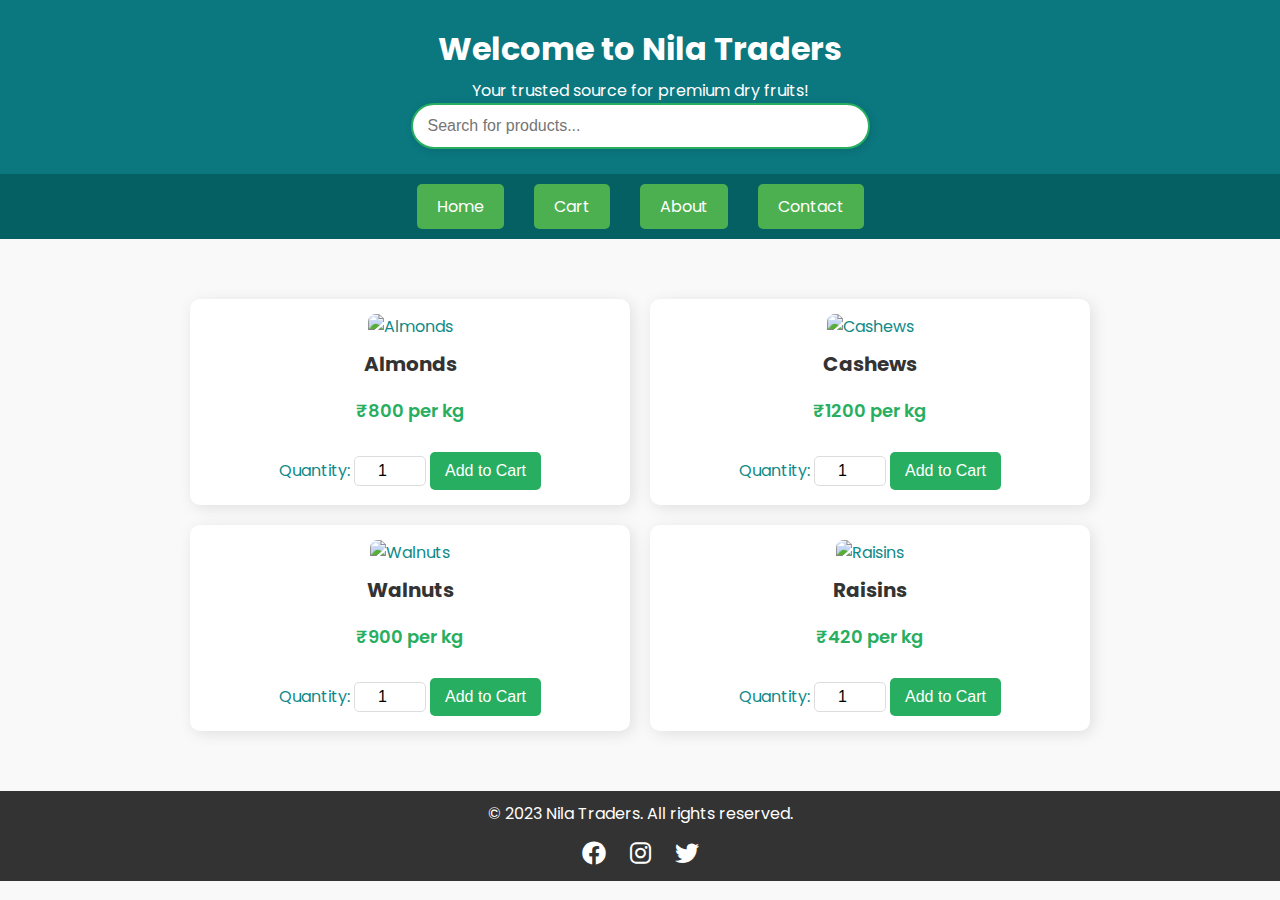
==== index.html @ 00eaebb8 "Add files via upload" ====
<!DOCTYPE html>
<html lang="en">
<head>
    <meta charset="UTF-8">
    <meta name="description" content="Nila Traders offers premium quality dry fruits like almonds, cashews, walnuts, and raisins at competitive prices. Shop now!">
    <meta name="keywords" content="dry fruits, almonds, cashews, walnuts, raisins, Nila Traders, premium dry fruits">
    <meta name="viewport" content="width=device-width, initial-scale=1.0">
    <title>Nila Traders - Dry Fruits</title>
    <link href="https://fonts.googleapis.com/css2?family=Poppins:wght@300;400;500;600;700&display=swap" rel="stylesheet">
    <link rel="stylesheet" href="https://cdnjs.cloudflare.com/ajax/libs/font-awesome/6.0.0-beta3/css/all.min.css">
    <link rel="icon" type="image/x-icon" href="images/favicon.ico">
    <link rel="stylesheet" href="styles.css">
</head>
<body>
    <header>
        <h1>Welcome to Nila Traders</h1>
        <p>Your trusted source for premium dry fruits!</p>
        <input type="text" id="search" placeholder="Search for products..." oninput="filterProducts()" aria-label="Search for products">
    </header>
    <nav>
        <a href="index.html">Home</a>
        <a href="cart.html">Cart</a>
        <a href="about.html">About</a>
        <a href="contact.html">Contact</a>
    </nav>
    <div class="products">
        <div class="product" data-id="1" data-name="Almonds" data-price="800">
            <img src="images/almonds.jpg" alt="Almonds" class="product-image">
            <h2>Almonds</h2>
            <p>₹800 per kg</p>
            <label for="quantity-1">Quantity:</label>
            <input type="number" id="quantity-1" name="quantity" min="1" value="1">
            <button onclick="addToCart(1, 'Almonds', 800, document.getElementById('quantity-1').value)" aria-label="Add Almonds to Cart">Add to Cart</button>
        </div>
        <div class="product" data-id="2" data-name="Cashews" data-price="1200">
            <img src="images/cashews.jpg" alt="Cashews" class="product-image">
            <h2>Cashews</h2>
            <p>₹1200 per kg</p>
            <label for="quantity-2">Quantity:</label>
            <input type="number" id="quantity-2" name="quantity" min="1" value="1">
            <button onclick="addToCart(2, 'Cashews', 1200, document.getElementById('quantity-2').value)" aria-label="Add Cashews to Cart">Add to Cart</button>
        </div>
        <div class="product" data-id="3" data-name="Walnuts" data-price="900">
            <img src="images/walnuts.jpg" alt="Walnuts" class="product-image">
            <h2>Walnuts</h2>
            <p>₹900 per kg</p>
            <label for="quantity-3">Quantity:</label>
            <input type="number" id="quantity-3" name="quantity" min="1" value="1">
            <button onclick="addToCart(3, 'Walnuts', 900, document.getElementById('quantity-3').value)" aria-label="Add Walnuts to Cart">Add to Cart</button>
        </div>
        <div class="product" data-id="4" data-name="Raisins" data-price="420">
            <img src="images/Raisins.jpg" alt="Raisins" class="product-image">
            <h2>Raisins</h2>
            <p>₹420 per kg</p>
            <label for="quantity-4">Quantity:</label>
            <input type="number" id="quantity-4" name="quantity" min="1" value="1">
            <button onclick="addToCart(4, 'Raisins', 420, document.getElementById('quantity-4').value)" aria-label="Add Raisins to Cart">Add to Cart</button>
        </div>
    </div>
    <div id="notification" class="notification"></div>
    <button id="back-to-top" onclick="scrollToTop()" aria-label="Back to Top">
        <i class="fas fa-arrow-up"></i>
    </button>
    <footer>
        <p>&copy; 2023 Nila Traders. All rights reserved.</p>
        <div class="footer-icons">
            <a href="https://www.facebook.com/nilatraders" target="_blank" aria-label="Facebook"><i class="fab fa-facebook"></i></a>
            <a href="https://www.instagram.com/nilatraders" target="_blank" aria-label="Instagram"><i class="fab fa-instagram"></i></a>
            <a href="https://www.twitter.com/nilatraders" target="_blank" aria-label="Twitter"><i class="fab fa-twitter"></i></a>
        </div>
    </footer>
    <script src="script.js"></script>
</body>
</html>
---- styles.css ----
body {
    font-family: 'Poppins', sans-serif;
    margin: 0;
    padding: 0;
    background-color: #f9f9f9;
    color: #0f8a88;
}

header {
    text-align: center;
    padding: 25px;
    background-color: #0b777f;
    color: white;
}
/* Search Bar Container */

header h1 {
    margin: 0;
}

header p {
    margin: 5px 0 0;
}

nav {
    display: flex;
    justify-content: center;
    background-color: #046063;
    padding: 10px;
}

nav a, nav button {
    color: white;
    text-decoration: none;
    margin: 0 15px;
    padding: 10px 20px;
    background-color: #4CAF50;
    border: none;
    border-radius: 5px;
    cursor: pointer;
}

nav a:hover, nav button:hover {
    background-color: #45a049;
}


/* Container for Products */
.products {
display: grid;
grid-template-columns: repeat(2, 1fr); /* Two items per row */
gap: 20px; /* Space between items */
max-width: 900px;
margin: 40px auto;
padding: 20px;
}

/* Individual Product Card */
.product {
background: #fff;
padding: 15px;
border-radius: 10px;
box-shadow: 3px 3px 15px rgba(0, 0, 0, 0.1);
text-align: center;
transition: transform 0.3s ease, box-shadow 0.3s ease;
position: relative;
overflow: hidden;
}

/* Product Hover Effect */
.product:hover {
transform: translateY(-5px);
box-shadow: 5px 5px 20px rgba(0, 0, 0, 0.2);
}

/* Product Image */
.product img {
width: 100%;
height: 200px;
object-fit: cover;
border-radius: 8px;
transition: transform 0.3s ease;
}

/* Image Hover Effect */
.product:hover img {
transform: scale(1.05);
}

/* Product Name */
.product h2 {
font-size: 20px;
margin: 10px 0;
color: #333;
}

/* Product Price */
.product p {
font-size: 18px;
color: #27ae60;
font-weight: 600;
}

/* Quantity Input */
.product input[type="number"] {
width: 60px;
padding: 5px;
text-align: center;
font-size: 16px;
border: 1px solid #ddd;
border-radius: 5px;
margin-top: 10px;
}

/* Add to Cart Button */
.product button {
background: #27ae60;
color: #fff;
border: none;
padding: 10px 15px;
font-size: 16px;
border-radius: 5px;
cursor: pointer;
transition: background 0.3s ease, transform 0.2s;
margin-top: 10px;
}

/* Button Hover Effect */
.product button:hover {
background: #219150;
transform: scale(1.05);
}

/* Responsive Design */
@media (max-width: 768px) {
.products {
grid-template-columns: repeat(1, 1fr); /* One product per row on smaller screens */
}
}

.notification {
    position: fixed;
    bottom: 20px;
    right: 20px;
    background-color: #4CAF50;
    color: white;
    padding: 15px;
    border-radius: 5px;
    display: none;
}

#back-to-top {
    position: fixed;
    bottom: 20px;
    right: 20px;
    display: none;
    padding: 10px;
    background-color: #4CAF50;
    color: white;
    border: none;
    border-radius: 50%;
    cursor: pointer;
}

footer {
    text-align: center;
    padding: 20px;
    background-color: #333;
    color: white;
}

.footer-icons a {
    color: white;
    margin: 0 10px;
    font-size: 20px;
}

.footer-icons a:hover {
    color: #4CAF50;
}

/* Search Input Field */
#search {
width: 60%;
max-width: 400px;
padding: 12px 40px 12px 15px; /* Space for the icon */
font-size: 16px;
border: 2px solid #27ae60;
border-radius: 25px;
outline: none;
transition: all 0.3s ease;
box-shadow: 2px 2px 8px rgba(0, 0, 0, 0.1);
}

/* Search Input Focus Effect */
#search:focus {
border-color: #219150;
box-shadow: 3px 3px 10px rgba(0, 0, 0, 0.15);
}

/* Search Button */
.search-container {
position: relative;
display: inline-block;
}

/* Search Icon */
.search-container i {
position: absolute;
right: 15px;
top: 50%;
transform: translateY(-50%);
color: #27ae60;
font-size: 18px;
pointer-events: none; /* Prevents click on icon */
}

/* Responsive Search Input */
@media (max-width: 768px) {
#search {
width: 80%;
}
}


/* Cart Page Styling */
.cart-page {
    padding: 20px;
    max-width: 600px; /* Adjust width */
    margin: 20px auto;
    background: white;
    box-shadow: 0px 0px 10px rgba(0, 0, 0, 0.1);
    border-radius: 8px;
}

/* Cart Items Grid */
#cart-items {
    display: grid;
    grid-template-columns: repeat(2, 1fr); /* 2 items per row */
    gap: 20px;
    margin-bottom: 20px;
}

/* Cart Item */
.cart-item {
    display: flex;
    flex-direction: column;
    align-items: center;
    padding: 10px;
    background: #3cccd3;
    border-radius: 8px;
    box-shadow: 0px 2px 8px rgba(0, 0, 0, 0.1);
    transition: transform 0.3s ease-in-out;
    height: 95%;
    width: 95%;
}

.cart-item:hover {
    transform: scale(1.03);
}

/* Cart Item Image */
.cart-item img {
    width: 100px;
    height: 100px;
    object-fit: cover;
    border-radius: 8px;
}

/* Item Details */
.item-details {
    text-align: center;
    margin-top: 10px;
}

.item-name {
    font-size: 1rem;
    font-weight: bold;
}

.item-price {
    color: #555;
    font-size: 0.9rem;
}

/* Quantity Controls */
.quantity-controls {
    display: flex;
    align-items: center;
    justify-content: center;
    gap: 10px;
    margin-top: 10px;
}

.quantity-controls button {
    background: #ddd;
    border: none;
    padding: 6px 12px;
    font-size: 1rem;
    border-radius: 5px;
    cursor: pointer;
    transition: background 0.3s ease-in-out;
}

.quantity-controls button:hover {
    background: #ccc;
}

/* Remove Button */
.remove-btn {
    background: #e74c3c;
    color: white;
    font-size: 0.9rem;
    font-weight: bold;
    padding: 6px 12px;
    border-radius: 5px;
    cursor: pointer;
    margin-top: 10px;
    transition: background 0.3s ease-in-out;
}

.remove-btn:hover {
    background: #c0392b;
}

/* MOBILE VIEW: Image on Left & Details on Right */
@media (max-width: 600px) {
    #cart-items {
        grid-template-columns: 1fr; /* One item per row */
    }

    .cart-item {
        flex-direction: row;
        align-items: center;
        justify-content: flex-start;
        gap: 15px;
        padding: 10px;
    }

    .cart-item img {
        width: 80px;
        height: 80px;
    }

    .item-details {
        text-align: center;
        flex: 1;
        margin-top: 0;
    }

    .quantity-controls {
        justify-content: flex-start;
    }
}


.cart-item:last-child {
border-bottom: none;
}

.cart-item-info {
flex-grow: 1;
margin-left: 15px;
}

.cart-item-info h3 {
margin: 0;
font-size: 18px;
}

.cart-item-info p {
margin: 5px 0;
font-size: 16px;
color: #27ae60;
}

/* Cart Summary */
.cart-summary {
display: flex;
justify-content: flex-end;
font-size: 20px;
font-weight: bold;
margin-bottom: 20px;
color: #333;
}

/* Cart Actions */
.cart-actions {
display: flex;
gap: 10px;
margin-top: 20px;
}

.cart-actions a {
padding: 12px 25px;
background-color: #27ae60;
color: white;
width: 90%;
text-decoration: none;
border-radius: 5px;
font-size: 18px;
text-align: center;
transition: background 0.3s ease;
}

.cart-actions a:hover {
background-color: #219150;
}

.back-link {
background-color: #f39c12;
}

.back-link:hover {
background-color: #e67e22;
}

/* Responsive Design */
@media (max-width: 768px) {
.cart-item {
flex-direction: column;
align-items: center;
text-align: center;
}

.cart-item-info {
margin-left: 0;
}

}

/* Checkout Container */
.checkout-container {
    width: 60%;
    margin: 0 auto;
    padding: 20px;
    background-color: white;
    box-shadow: 0px 4px 8px rgba(0, 0, 0, 0.1);
    border-radius: 8px;
}

/* Checkout Form */
.checkout-form {
    display: flex;
    flex-direction: column;
}

/* Form Labels and Inputs */
.checkout-form label {
    font-size: 16px;
    margin: 10px 0 5px;
    color: #333;
}

.checkout-form input,
.checkout-form textarea {
    padding: 10px;
    font-size: 16px;
    border: 1px solid #ddd;
    border-radius: 4px;
    margin-bottom: 20px;
}

.checkout-form textarea {
    resize: vertical;
    height: 100px;
}

.checkout-form input[type="text"],
.checkout-form input[type="email"] {
    width: 100%;
}

.checkout-form input[type="number"] {
    width: 100px;
}

.checkout-form button {
    background-color: #4CAF50;
    color: white;
    font-size: 18px;
    padding: 15px;
    border: none;
    border-radius: 5px;
    cursor: pointer;
    transition: background-color 0.3s;
}

.checkout-form button:hover {
    background-color: #45a049;
}

/* Cart Summary */
.cart-summary {
    margin-top: 20px;
    padding: 20px;
    text-align: center;
    background-color: #72e146;
    border-radius: 8px;
    box-shadow: 0px 4px 8px rgba(0, 0, 0, 0.1);
}

.cart-summary span {
    font-size: 18px;
    font-weight: bold;
    color: #000000;
}


/* Footer */
footer {
    background-color: #333;
    color: white;
    text-align: center;
    padding: 10px 0;

    bottom: 0;
    width: 100%;
}

footer p {
    margin: 0;
}

footer .footer-icons {
    margin-top: 10px;
}

footer .footer-icons a {
    color: white;
    margin: 0 10px;
    text-decoration: none;
    font-size: 24px;
}

footer .footer-icons a:hover {
    color: #4CAF50;
}

/* Responsive Design */
@media (max-width: 768px) {
    .checkout-container {
        width: 90%;
    }

    .checkout-form button {
        font-size: 16px;
        padding: 12px;
    }

    .cart-summary {
        padding: 15px;
        
    }
}
/* General Styling */


/* Container for Cart Items */
.item-details {
 
    gap: 1rem;
    background: #fff;
    border-radius: 12px;
    box-shadow: 0 4px 10px rgba(0, 0, 0, 0.1);
    padding: 20px;
    max-width: 250px;
    transition: all 0.3s ease-in-out;
}

/* Dark Mode */
@media (prefers-color-scheme: dark) {
    body {
        background-color: #121212;
        color: #eee;
    }
   
    .item-details {
        background: #1e1e1e;
        color: #ddd;
        box-shadow: 0 4px 10px rgba(255, 255, 255, 0.1);
    }
}

/* Cart Item Image */
.cart-item-img {
    width: 250px;
    height: 250px;
    object-fit: cover;
    border-radius: 8px;
    box-shadow: 2px 2px 10px rgba(0, 0, 0, 0.1);
    transition: transform 0.3s ease-in-out;
}
.cart-item-img:hover {
    transform: scale(1.05);
}

/* Item Name & Price */
.item-name {
    font-size: 1.3rem;
    font-weight: 600;
    color: #ffffff;
}
.item-price {
    color: #46f700;
    display: flexbox;
    gap: 5px;
    font-size: 1.1rem;
}

/* Quantity Controls */
.quantity-controls {
    display: flex;
    align-items: center;
    justify-content: center;
    gap: 12px;
    
}
.quantity-controls button {
    background: #ddd;
    border: none;
    display: flexbox;
    padding: 8px 14px;
    font-size: 1.2rem;
    font-weight: bold;
    border-radius: 50%;
    cursor: pointer;
    transition: all 0.3s ease-in-out;
}
.quantity-controls button:hover {
    background: #ccc;
}
.quantity-controls span {
    font-size: 1.2rem;
    font-weight: bold;
}

/* Total Price */
.item-total {
    font-size: 1.2rem;
    font-weight: bold;
    color: #46f700;
}

/* Remove Button */
.remove-btn {
    background: #e74c3c;
    color: white;
    font-size: 1rem;
    font-weight: bold;
    padding: 8px 16px;
    border: none;
    border-radius: 8px;
    cursor: pointer;
    transition: all 0.3s ease-in-out;
}
.remove-btn:hover {
    background: #c0392b;
}

/* Responsive Design */
@media (max-width: 600px) {
    .item-details {
        max-width: 100%;
        padding: 16px;
    }
    .cart-item-img {
        width: 80px;
        height: 80px;
    }
}
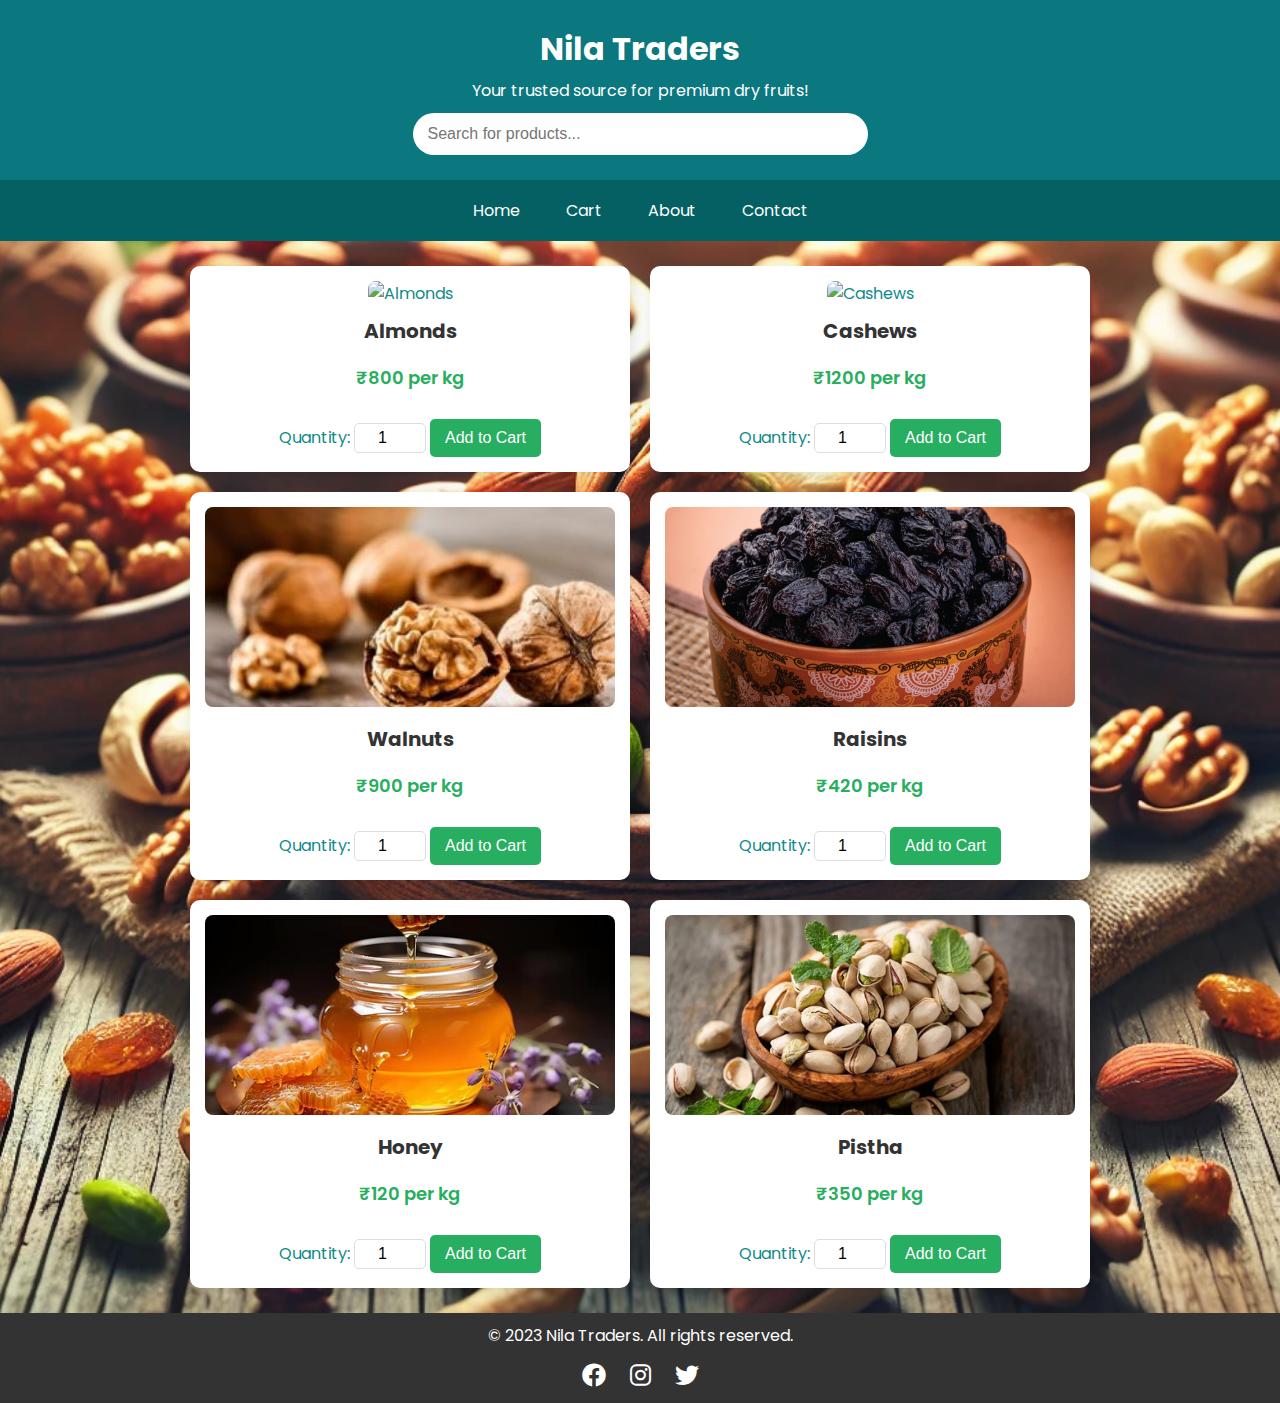
==== commit 081e4f0d: "Add files via upload" ====
--- a/index.html
+++ b/index.html
@@ -13,7 +13,7 @@
 </head>
 <body>
     <header>
-        <h1>Welcome to Nila Traders</h1>
+        <h1>Nila Traders</h1>
         <p>Your trusted source for premium dry fruits!</p>
         <input type="text" id="search" placeholder="Search for products..." oninput="filterProducts()" aria-label="Search for products">
     </header>
@@ -56,6 +56,23 @@
             <input type="number" id="quantity-4" name="quantity" min="1" value="1">
             <button onclick="addToCart(4, 'Raisins', 420, document.getElementById('quantity-4').value)" aria-label="Add Raisins to Cart">Add to Cart</button>
         </div>
+        <div class="product" data-id="5" data-name="honey" data-price="120">
+            <img src="images/Honey.jpg" alt="honey" class="product-image">
+            <h2>Honey</h2>
+            <p>₹120 per kg</p>
+            <label for="quantity-5">Quantity:</label>
+            <input type="number" id="quantity-5" name="quantity" min="1" value="1">
+            <button onclick="addToCart(5, 'Honey', 120, document.getElementById('quantity-5').value)" aria-label="Add Honey to Cart">Add to Cart</button>
+        </div>
+        <div class="product" data-id="6" data-name="Pistha" data-price="350">
+            <img src="images/Pistha.jpg" alt="Pistha" class="product-image">
+            <h2>Pistha</h2>
+            <p>₹350 per kg</p>
+            <label for="quantity-6">Quantity:</label>
+            <input type="number" id="quantity-6" name="quantity" min="1" value="1">
+            <button onclick="addToCart(6, 'Pistha', 350, document.getElementById('quantity-6').value)" aria-label="Add Pistha to Cart">Add to Cart</button>
+        </div>
+        
     </div>
     <div id="notification" class="notification"></div>
     <button id="back-to-top" onclick="scrollToTop()" aria-label="Back to Top">
--- a/styles.css
+++ b/styles.css
@@ -2,7 +2,9 @@
     font-family: 'Poppins', sans-serif;
     margin: 0;
     padding: 0;
-    background-color: #f9f9f9;
+    background-image: url('/images/bg.jpg');
+    background-size: cover;
+    background-position: center;
     color: #0f8a88;
 }
 
@@ -33,8 +35,7 @@
     color: white;
     text-decoration: none;
     margin: 0 15px;
-    padding: 10px 20px;
-    background-color: #4CAF50;
+    padding: 8px 8px;
     border: none;
     border-radius: 5px;
     cursor: pointer;
@@ -51,7 +52,7 @@
 grid-template-columns: repeat(2, 1fr); /* Two items per row */
 gap: 20px; /* Space between items */
 max-width: 900px;
-margin: 40px auto;
+margin: 5px auto;
 padding: 20px;
 }
 
@@ -185,11 +186,13 @@
 max-width: 400px;
 padding: 12px 40px 12px 15px; /* Space for the icon */
 font-size: 16px;
-border: 2px solid #27ae60;
+/* border: 2px solid #202020; */
 border-radius: 25px;
 outline: none;
+border: none;
+margin-top: 10px;
 transition: all 0.3s ease;
-box-shadow: 2px 2px 8px rgba(0, 0, 0, 0.1);
+/* box-shadow: 2px 2px 8px rgba(0, 0, 0, 0.1); */
 }
 
 /* Search Input Focus Effect */
@@ -210,7 +213,7 @@
 right: 15px;
 top: 50%;
 transform: translateY(-50%);
-color: #27ae60;
+color: #272828;
 font-size: 18px;
 pointer-events: none; /* Prevents click on icon */
 }
@@ -227,17 +230,19 @@
 .cart-page {
     padding: 20px;
     max-width: 600px; /* Adjust width */
-    margin: 20px auto;
-    background: white;
+    margin: 0px auto;
+    
     box-shadow: 0px 0px 10px rgba(0, 0, 0, 0.1);
-    border-radius: 8px;
+    
 }
 
 /* Cart Items Grid */
 #cart-items {
     display: grid;
-    grid-template-columns: repeat(2, 1fr); /* 2 items per row */
+    grid-template-columns: repeat(4, 1fr); /* 4 items per row */
     gap: 20px;
+    justify-content: center;
+    align-items: center;
     margin-bottom: 20px;
 }
 
@@ -247,7 +252,7 @@
     flex-direction: column;
     align-items: center;
     padding: 10px;
-    background: #3cccd3;
+    background: #0f8b93;
     border-radius: 8px;
     box-shadow: 0px 2px 8px rgba(0, 0, 0, 0.1);
     transition: transform 0.3s ease-in-out;
@@ -261,7 +266,7 @@
 
 /* Cart Item Image */
 .cart-item img {
-    width: 100px;
+    width: 200px;
     height: 100px;
     object-fit: cover;
     border-radius: 8px;
@@ -330,16 +335,17 @@
     }
 
     .cart-item {
-        flex-direction: row;
+        
         align-items: center;
+        display: flex;
         justify-content: flex-start;
         gap: 15px;
         padding: 10px;
     }
 
     .cart-item img {
-        width: 80px;
-        height: 80px;
+        width: 150px;
+        height: 150px;
     }
 
     .item-details {
@@ -418,21 +424,23 @@
 /* Responsive Design */
 @media (max-width: 768px) {
 .cart-item {
-flex-direction: column;
+   
+flex-direction: row;
 align-items: center;
 text-align: center;
 }
 
 .cart-item-info {
 margin-left: 0;
+
 }
 
 }
 
 /* Checkout Container */
 .checkout-container {
-    width: 60%;
-    margin: 0 auto;
+    width: 40%;
+    margin: 10px auto;
     padding: 20px;
     background-color: white;
     box-shadow: 0px 4px 8px rgba(0, 0, 0, 0.1);
@@ -441,6 +449,7 @@
 
 /* Checkout Form */
 .checkout-form {
+    padding: 20px;
     display: flex;
     flex-direction: column;
 }
@@ -449,7 +458,7 @@
 .checkout-form label {
     font-size: 16px;
     margin: 10px 0 5px;
-    color: #333;
+    color: #050505;
 }
 
 .checkout-form input,
@@ -494,16 +503,17 @@
 .cart-summary {
     margin-top: 20px;
     padding: 20px;
-    text-align: center;
-    background-color: #72e146;
+    display: flex;
+    justify-content: center;
+    background-color: #ffffff;
     border-radius: 8px;
     box-shadow: 0px 4px 8px rgba(0, 0, 0, 0.1);
 }
 
 .cart-summary span {
-    font-size: 18px;
+    font-size: 23px;
     font-weight: bold;
-    color: #000000;
+    color: #101010;
 }
 
 
@@ -551,6 +561,14 @@
     .cart-summary {
         padding: 15px;
         
+    }
+    .checkout-container {
+        width: 85%;
+        margin: 10px auto;
+        padding: 20px;
+        background-color: white;
+        box-shadow: 0px 4px 8px rgba(0, 0, 0, 0.1);
+        border-radius: 8px;
     }
 }
 /* General Styling */
@@ -572,11 +590,11 @@
 @media (prefers-color-scheme: dark) {
     body {
         background-color: #121212;
-        color: #eee;
+        color: #616060;
     }
    
     .item-details {
-        background: #1e1e1e;
+        background: #343434;
         color: #ddd;
         box-shadow: 0 4px 10px rgba(255, 255, 255, 0.1);
     }
@@ -602,9 +620,9 @@
     color: #ffffff;
 }
 .item-price {
-    color: #46f700;
+    color: #ffffff;
     display: flexbox;
-    gap: 5px;
+    gap: 10px;
     font-size: 1.1rem;
 }
 
@@ -613,14 +631,14 @@
     display: flex;
     align-items: center;
     justify-content: center;
-    gap: 12px;
+
     
 }
 .quantity-controls button {
     background: #ddd;
     border: none;
-    display: flexbox;
-    padding: 8px 14px;
+   
+
     font-size: 1.2rem;
     font-weight: bold;
     border-radius: 50%;
@@ -639,7 +657,8 @@
 .item-total {
     font-size: 1.2rem;
     font-weight: bold;
-    color: #46f700;
+    color: #fffffe;
+    gap: 5px;
 }
 
 /* Remove Button */
@@ -661,11 +680,28 @@
 /* Responsive Design */
 @media (max-width: 600px) {
     .item-details {
-        max-width: 100%;
-        padding: 16px;
+        max-width: 50%;
+        padding: 10px;
     }
     .cart-item-img {
         width: 80px;
         height: 80px;
     }
 }
+
+
+
+
+
+
+
+
+
+
+
+
+
+
+
+
+
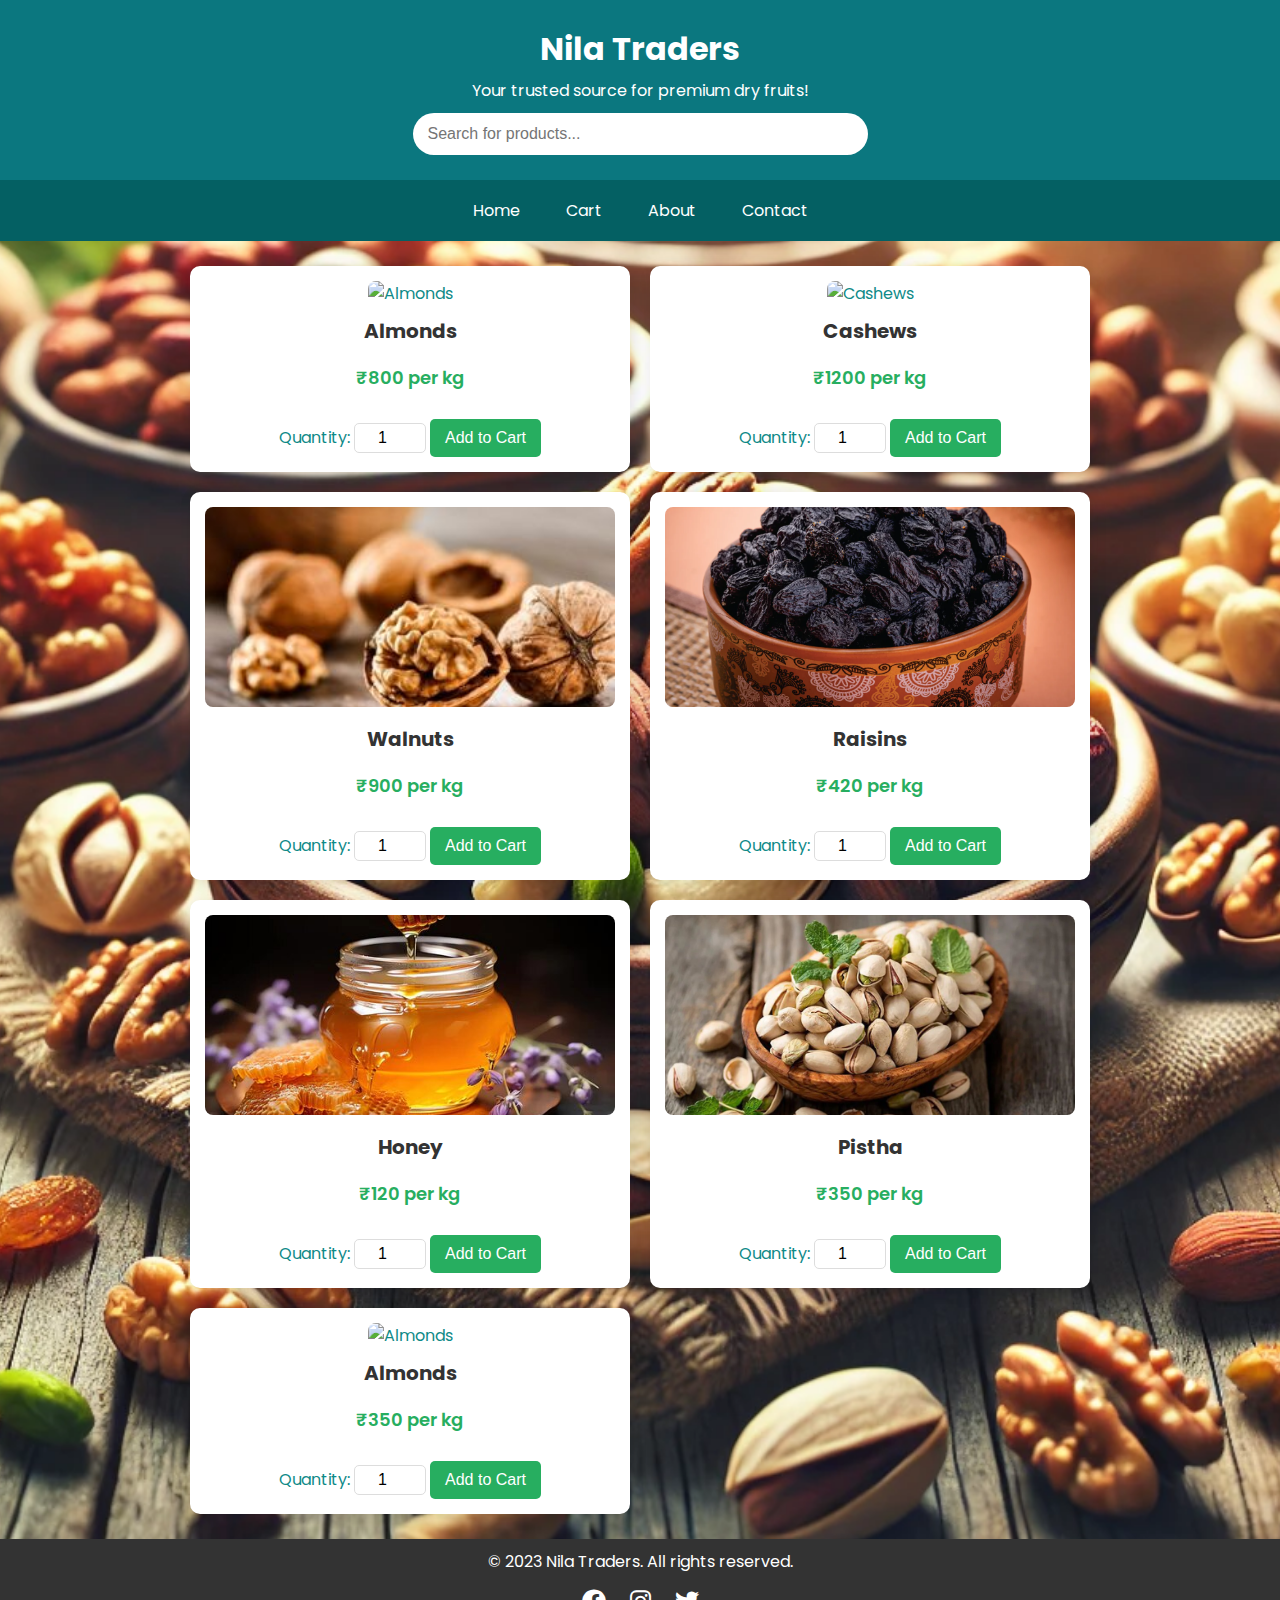
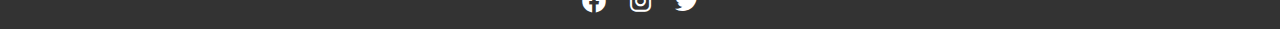
==== commit b11ab320: "Add files via upload" ====
--- a/index.html
+++ b/index.html
@@ -73,6 +73,15 @@
             <button onclick="addToCart(6, 'Pistha', 350, document.getElementById('quantity-6').value)" aria-label="Add Pistha to Cart">Add to Cart</button>
         </div>
         
+        <div class="product" data-id="7" data-name="Almonds" data-price="350">
+            <img src="images/almonds.jpg" alt="Almonds" class="product-image">
+            <h2>Almonds</h2>
+            <p>₹350 per kg</p>
+            <label for="quantity-7">Quantity:</label>
+            <input type="number" id="quantity-7" name="quantity" min="1" value="1">
+            <button onclick="addToCart(7, 'Almonds', 350, document.getElementById('quantity-7').value)" aria-label="Add Almonds to Cart">Add to Cart</button>
+        </div>
+        
     </div>
     <div id="notification" class="notification"></div>
     <button id="back-to-top" onclick="scrollToTop()" aria-label="Back to Top">
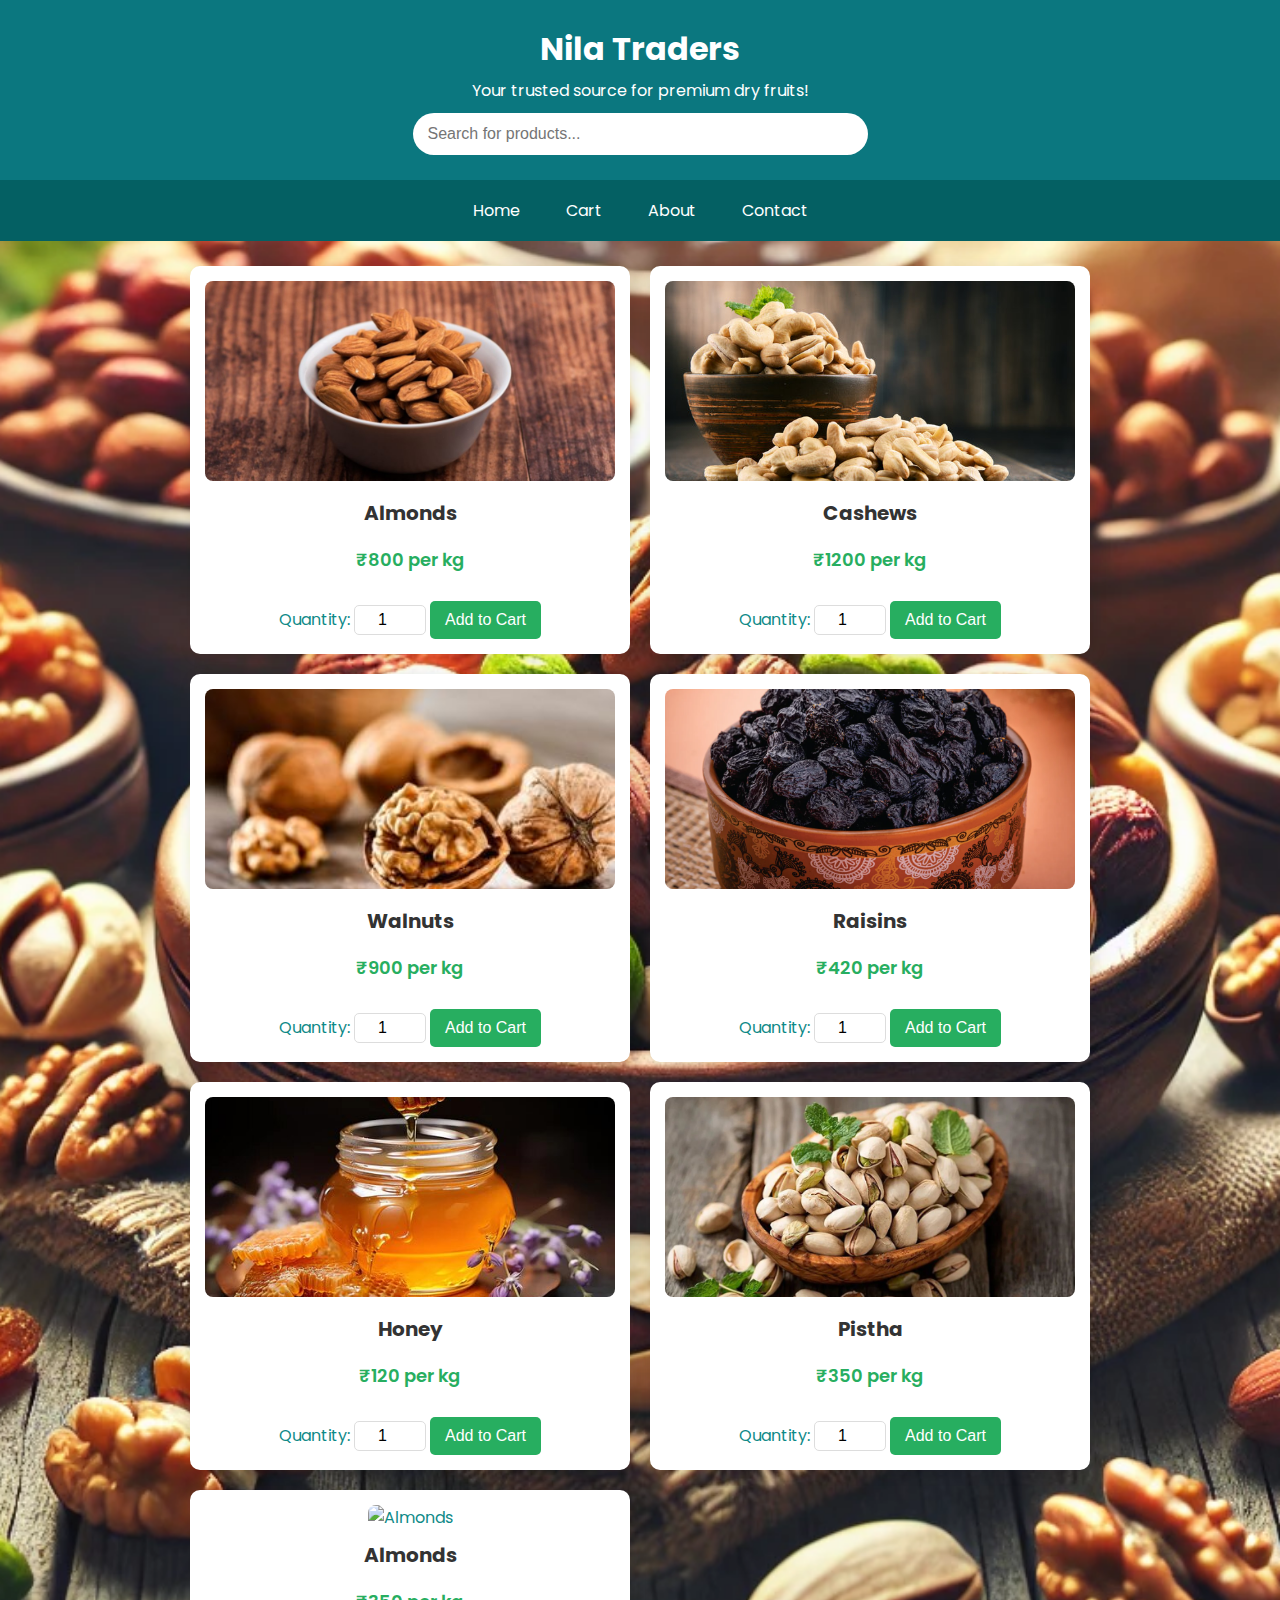
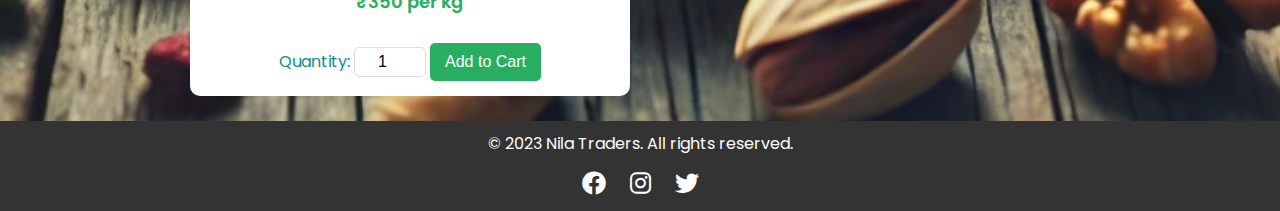
==== commit a926768d: "Update index.html" ====
--- a/index.html
+++ b/index.html
@@ -25,7 +25,7 @@
     </nav>
     <div class="products">
         <div class="product" data-id="1" data-name="Almonds" data-price="800">
-            <img src="images/almonds.jpg" alt="Almonds" class="product-image">
+            <img src="images/Almonds.jpg" alt="Almonds" class="product-image">
             <h2>Almonds</h2>
             <p>₹800 per kg</p>
             <label for="quantity-1">Quantity:</label>
@@ -33,7 +33,7 @@
             <button onclick="addToCart(1, 'Almonds', 800, document.getElementById('quantity-1').value)" aria-label="Add Almonds to Cart">Add to Cart</button>
         </div>
         <div class="product" data-id="2" data-name="Cashews" data-price="1200">
-            <img src="images/cashews.jpg" alt="Cashews" class="product-image">
+            <img src="images/Cashews.jpg" alt="Cashews" class="product-image">
             <h2>Cashews</h2>
             <p>₹1200 per kg</p>
             <label for="quantity-2">Quantity:</label>
@@ -97,4 +97,4 @@
     </footer>
     <script src="script.js"></script>
 </body>
-</html>+</html>
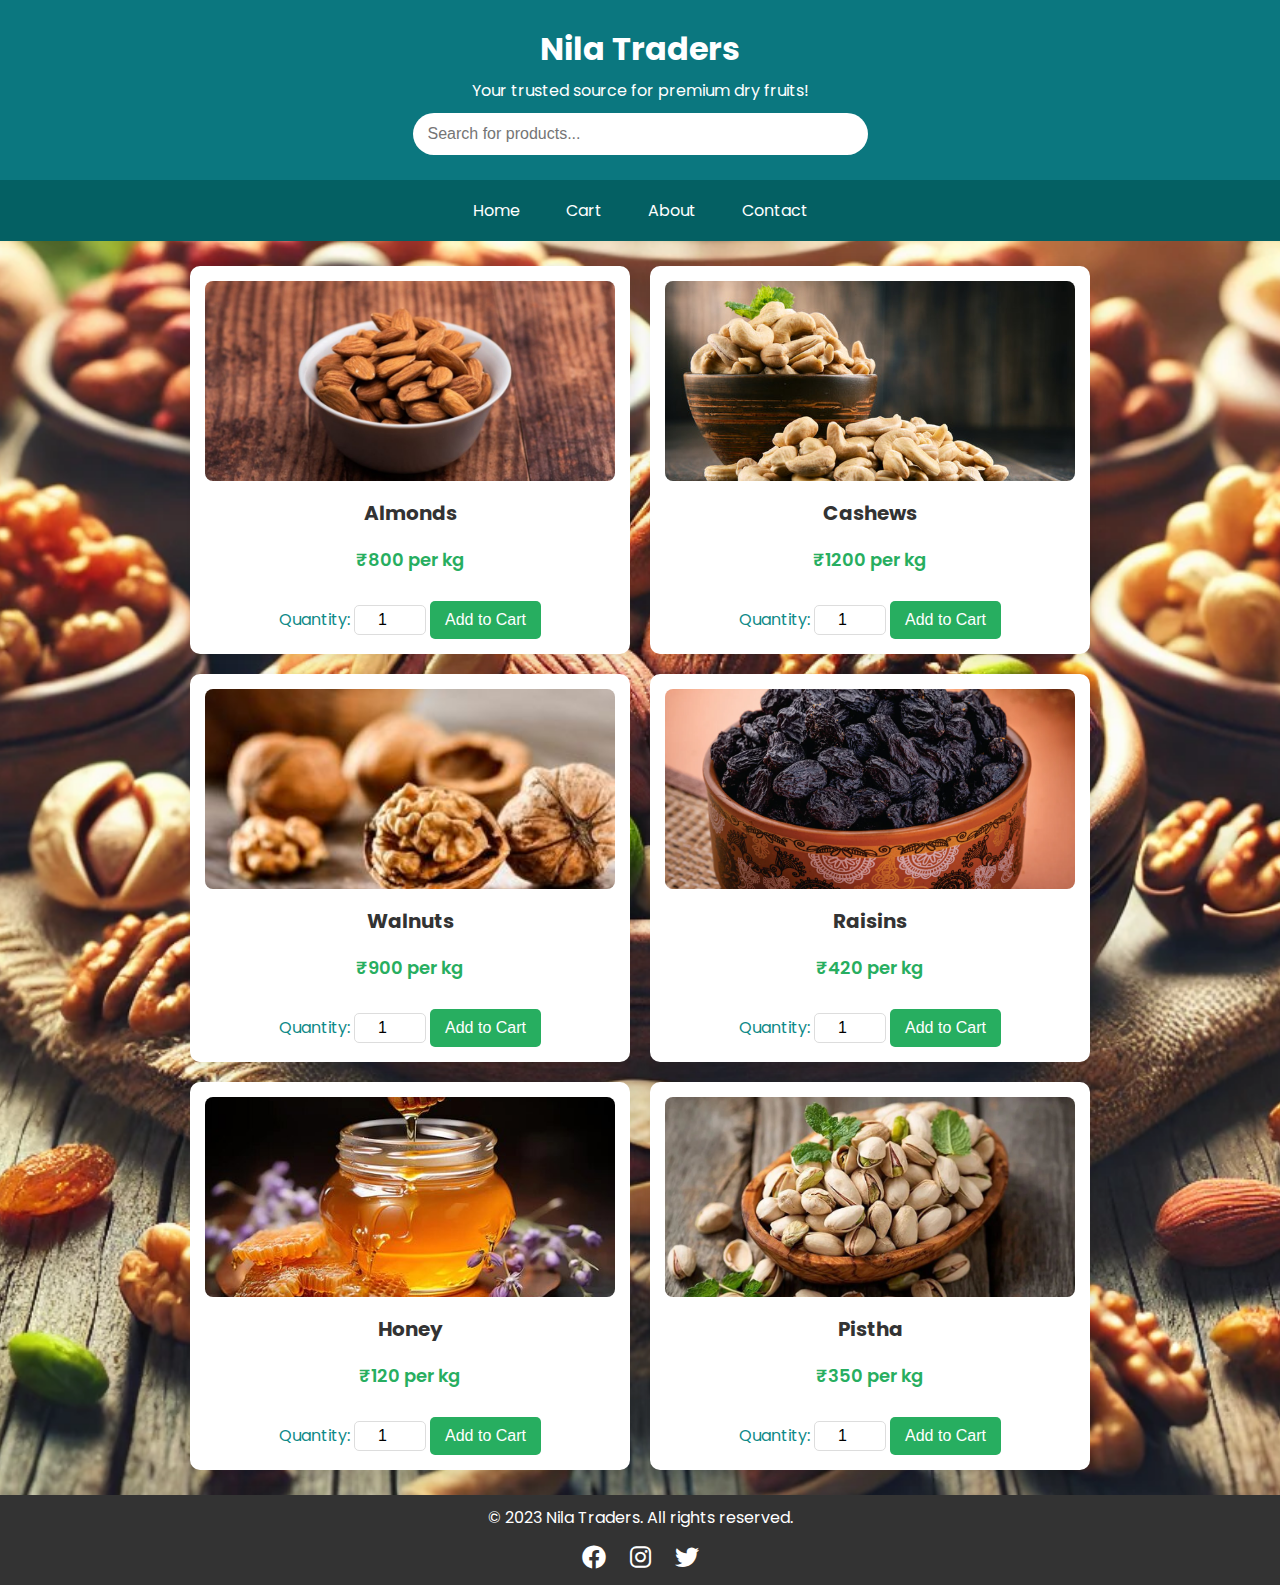
==== commit 372fc50f: "Update index.html" ====
--- a/index.html
+++ b/index.html
@@ -73,14 +73,7 @@
             <button onclick="addToCart(6, 'Pistha', 350, document.getElementById('quantity-6').value)" aria-label="Add Pistha to Cart">Add to Cart</button>
         </div>
         
-        <div class="product" data-id="7" data-name="Almonds" data-price="350">
-            <img src="images/almonds.jpg" alt="Almonds" class="product-image">
-            <h2>Almonds</h2>
-            <p>₹350 per kg</p>
-            <label for="quantity-7">Quantity:</label>
-            <input type="number" id="quantity-7" name="quantity" min="1" value="1">
-            <button onclick="addToCart(7, 'Almonds', 350, document.getElementById('quantity-7').value)" aria-label="Add Almonds to Cart">Add to Cart</button>
-        </div>
+ 
         
     </div>
     <div id="notification" class="notification"></div>
